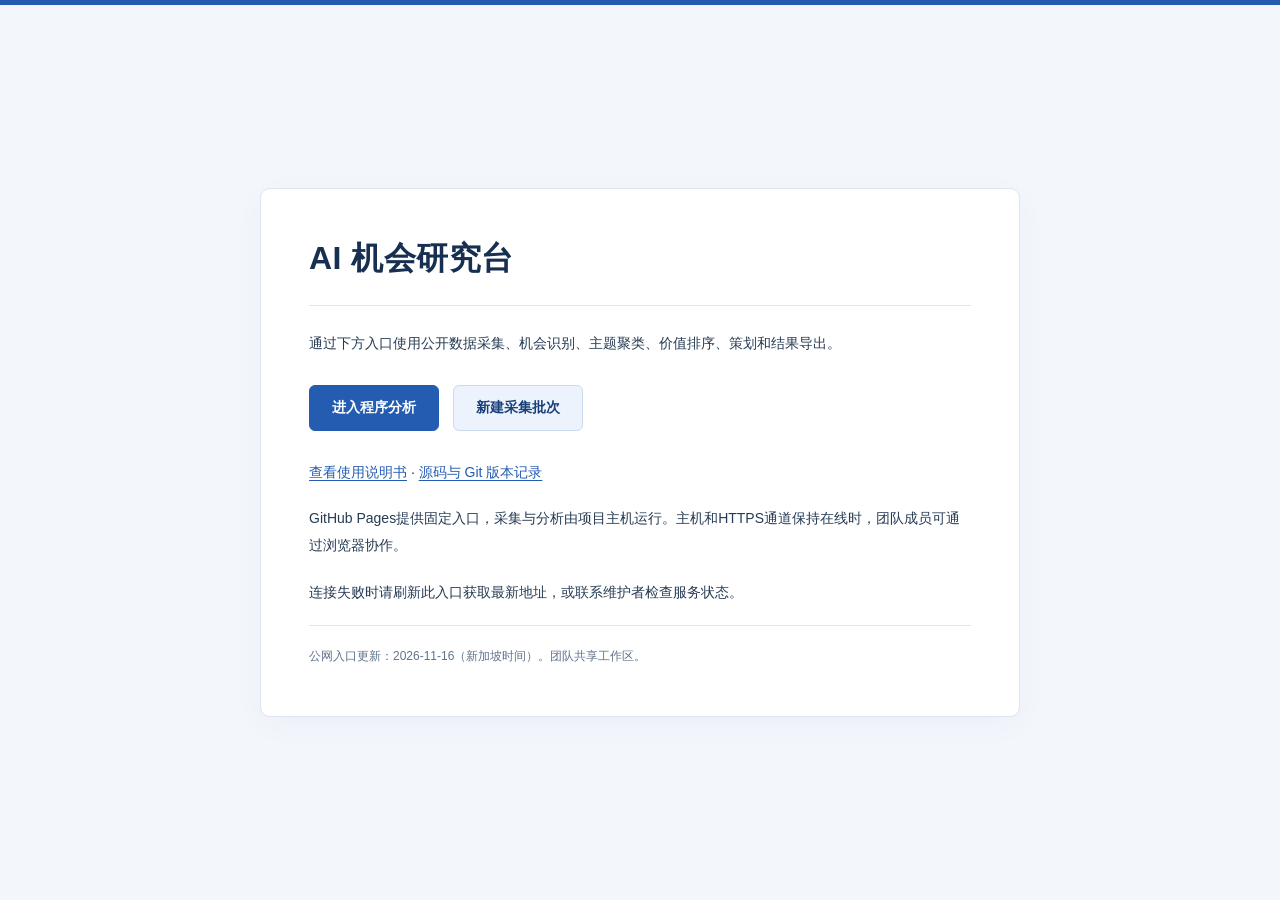
==== docs/index.html @ 9d3584a0 "Restyle workspace with blue and white academic theme" ====
<!doctype html>
<html lang="zh-CN"><head>
<meta charset="utf-8"><meta name="viewport" content="width=device-width,initial-scale=1">
<title>AI 机会研究台 · 在线入口</title>
<style>
:root{font-family:-apple-system,BlinkMacSystemFont,"Segoe UI","Microsoft YaHei",sans-serif;color:#263b53;background:#f3f6fb}
*{box-sizing:border-box}
body{display:grid;min-height:100vh;place-items:center;margin:0;border-top:5px solid #245cb2}
main{width:min(760px,calc(100% - 40px));background:#fff;padding:48px;border:1px solid #dce5f0;border-radius:10px;box-shadow:0 8px 32px #183f7b08;margin:32px 20px}
h1{font-size:32px;letter-spacing:.5px;color:#172f50;margin:0 0 24px;padding-bottom:24px;border-bottom:1px solid #dce5f0}
p{line-height:1.9;font-size:14px;margin:20px 0}
a{color:#245cb2;text-underline-offset:3px}
a.button{display:inline-block;background:#245cb2;color:#fff;padding:13px 22px;border:1px solid #245cb2;border-radius:6px;text-decoration:none;font-weight:600;margin:8px 10px 8px 0;font-size:14px}
a.button+a.button{color:#183f7b;background:#edf3fc;border-color:#c9d9ee}
a.button:hover{background:#183f7b;color:#fff}
a:focus-visible{outline:3px solid #759fe1;outline-offset:4px}
small{display:block;color:#60738b;font-size:12px;border-top:1px solid #dce5f0;padding-top:20px;line-height:1.8}
@media(max-width:520px){main{padding:28px 22px}h1{font-size:26px}a.button{display:block;margin:12px 0;text-align:center}}
</style>
</head><body><main>
<h1>AI 机会研究台</h1>
<p>通过下方入口使用公开数据采集、机会识别、主题聚类、价值排序、策划和结果导出。</p>
<a class="button" href="https://flat-stronger-thumbnails-blocks.trycloudflare.com/local">进入程序分析</a>
<a class="button" href="https://flat-stronger-thumbnails-blocks.trycloudflare.com/">新建采集批次</a>
<p><a href="https://github.com/Drinkwater10086/opportunity-app/blob/main/USER_GUIDE.md">查看使用说明书</a> · <a href="https://github.com/Drinkwater10086/opportunity-app">源码与 Git 版本记录</a></p>
<p>GitHub Pages提供固定入口，采集与分析由项目主机运行。主机和HTTPS通道保持在线时，团队成员可通过浏览器协作。</p>
<p>连接失败时请刷新此入口获取最新地址，或联系维护者检查服务状态。</p>
<small>公网入口更新：2026-11-16（新加坡时间）。团队共享工作区。</small>
</main></body></html>
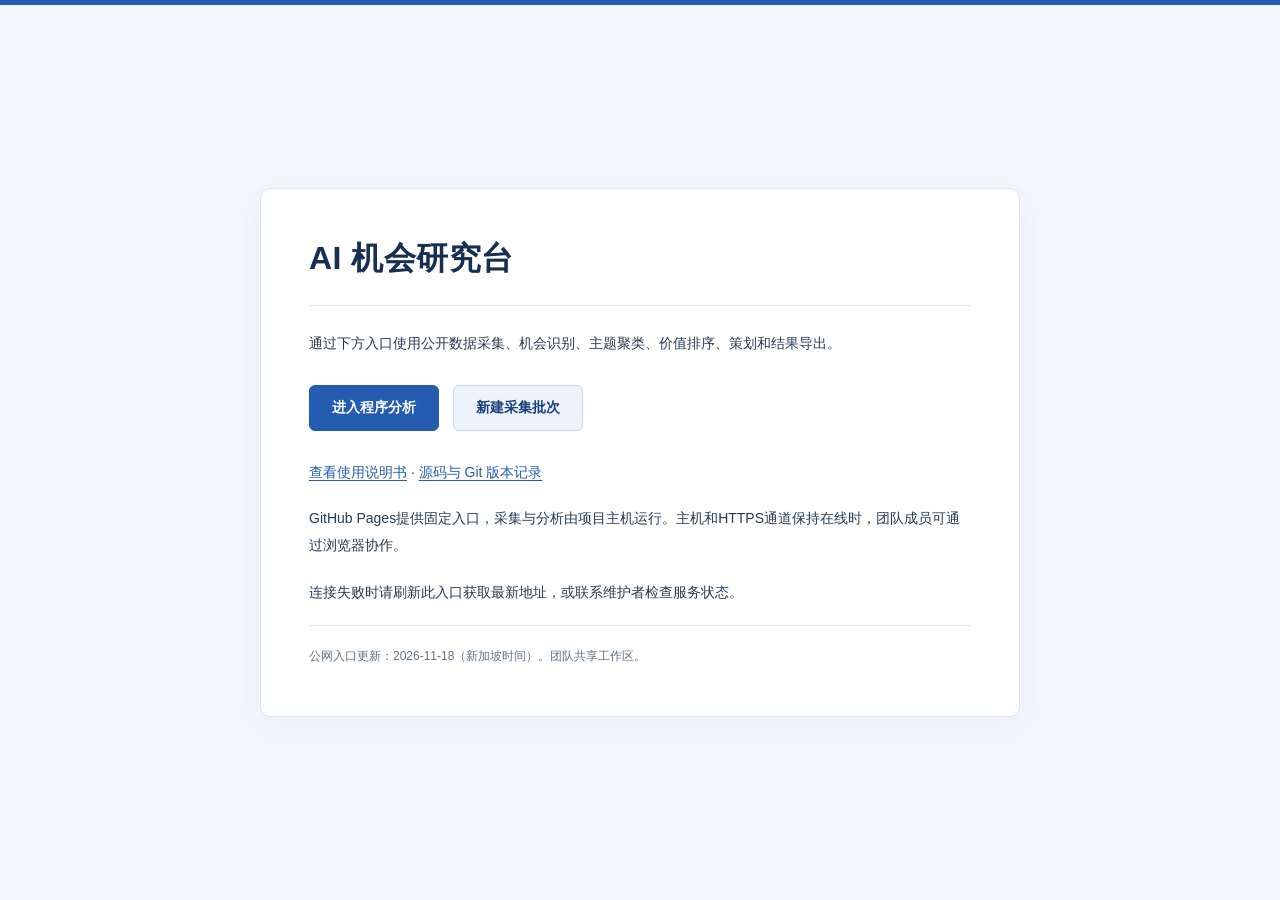
==== commit 9d74c833: "Update public backend entry after tunnel restart" ====
--- a/docs/index.html
+++ b/docs/index.html
@@ -20,10 +20,10 @@
 </head><body><main>
 <h1>AI 机会研究台</h1>
 <p>通过下方入口使用公开数据采集、机会识别、主题聚类、价值排序、策划和结果导出。</p>
-<a class="button" href="https://flat-stronger-thumbnails-blocks.trycloudflare.com/local">进入程序分析</a>
-<a class="button" href="https://flat-stronger-thumbnails-blocks.trycloudflare.com/">新建采集批次</a>
+<a class="button" href="https://cincinnati-morgan-submission-decent.trycloudflare.com/local">进入程序分析</a>
+<a class="button" href="https://cincinnati-morgan-submission-decent.trycloudflare.com/">新建采集批次</a>
 <p><a href="https://github.com/Drinkwater10086/opportunity-app/blob/main/USER_GUIDE.md">查看使用说明书</a> · <a href="https://github.com/Drinkwater10086/opportunity-app">源码与 Git 版本记录</a></p>
 <p>GitHub Pages提供固定入口，采集与分析由项目主机运行。主机和HTTPS通道保持在线时，团队成员可通过浏览器协作。</p>
 <p>连接失败时请刷新此入口获取最新地址，或联系维护者检查服务状态。</p>
-<small>公网入口更新：2026-11-16（新加坡时间）。团队共享工作区。</small>
+<small>公网入口更新：2026-11-18（新加坡时间）。团队共享工作区。</small>
 </main></body></html>
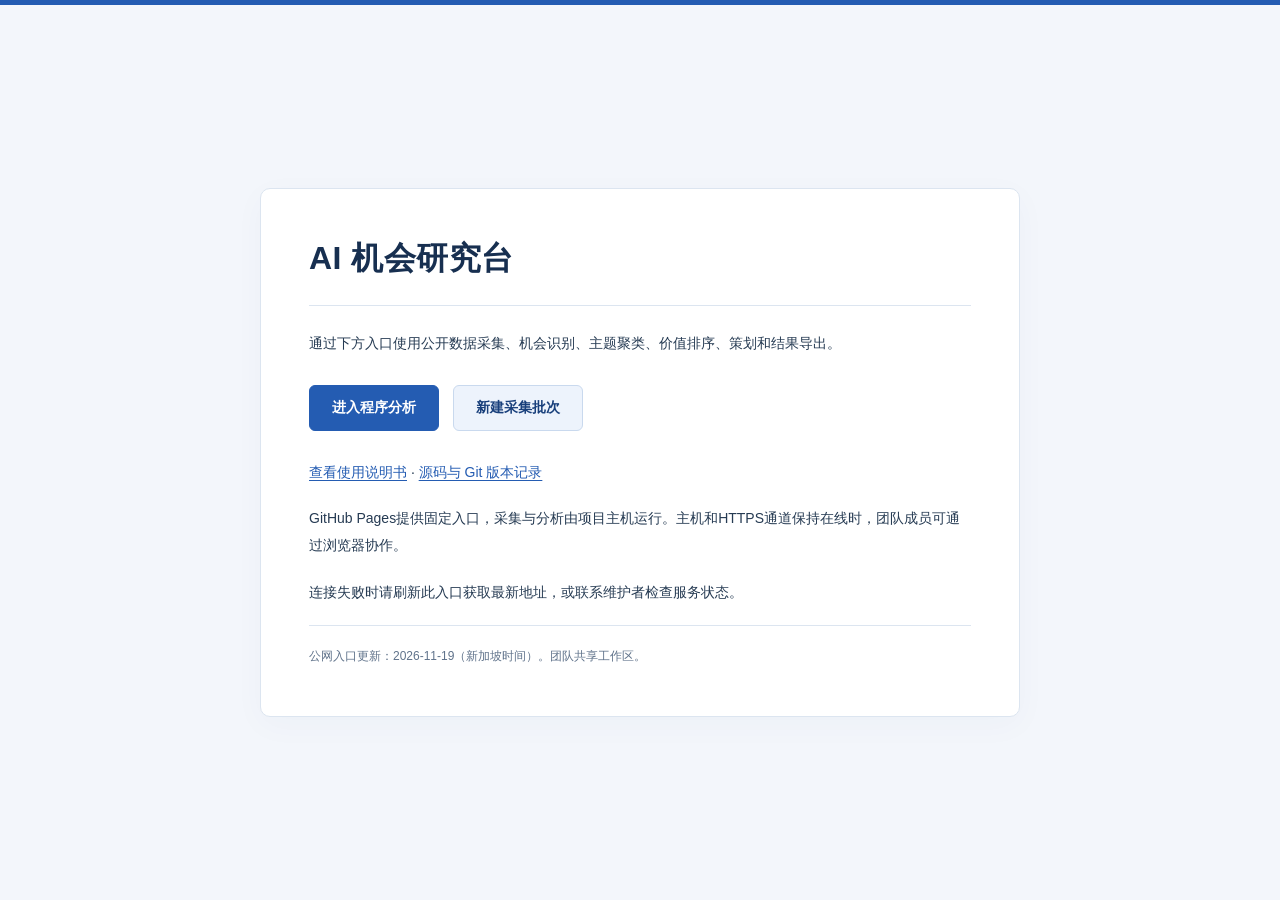
==== commit 1023906f: "Refresh public backend entry for November 19" ====
--- a/docs/index.html
+++ b/docs/index.html
@@ -20,10 +20,10 @@
 </head><body><main>
 <h1>AI 机会研究台</h1>
 <p>通过下方入口使用公开数据采集、机会识别、主题聚类、价值排序、策划和结果导出。</p>
-<a class="button" href="https://cincinnati-morgan-submission-decent.trycloudflare.com/local">进入程序分析</a>
-<a class="button" href="https://cincinnati-morgan-submission-decent.trycloudflare.com/">新建采集批次</a>
+<a class="button" href="https://forum-philosophy-brown-half.trycloudflare.com/local">进入程序分析</a>
+<a class="button" href="https://forum-philosophy-brown-half.trycloudflare.com/">新建采集批次</a>
 <p><a href="https://github.com/Drinkwater10086/opportunity-app/blob/main/USER_GUIDE.md">查看使用说明书</a> · <a href="https://github.com/Drinkwater10086/opportunity-app">源码与 Git 版本记录</a></p>
 <p>GitHub Pages提供固定入口，采集与分析由项目主机运行。主机和HTTPS通道保持在线时，团队成员可通过浏览器协作。</p>
 <p>连接失败时请刷新此入口获取最新地址，或联系维护者检查服务状态。</p>
-<small>公网入口更新：2026-11-18（新加坡时间）。团队共享工作区。</small>
+<small>公网入口更新：2026-11-19（新加坡时间）。团队共享工作区。</small>
 </main></body></html>
